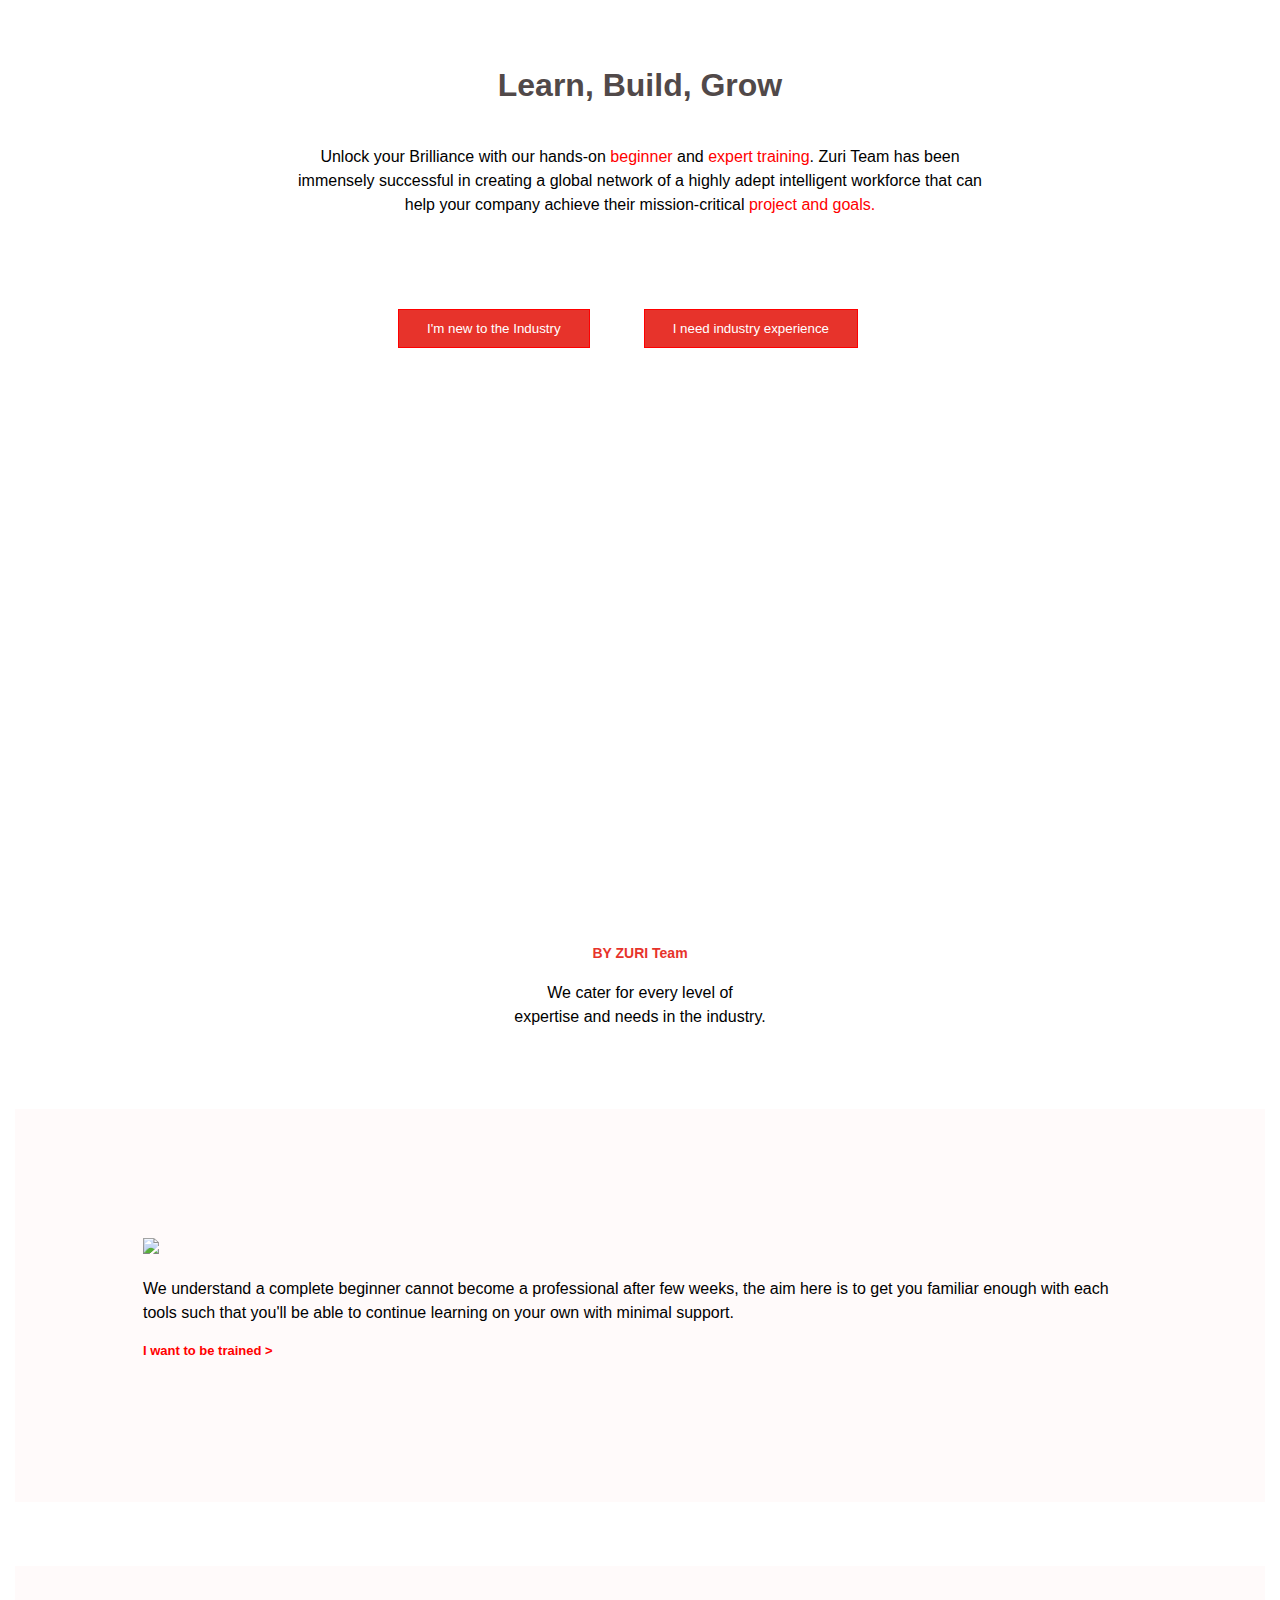
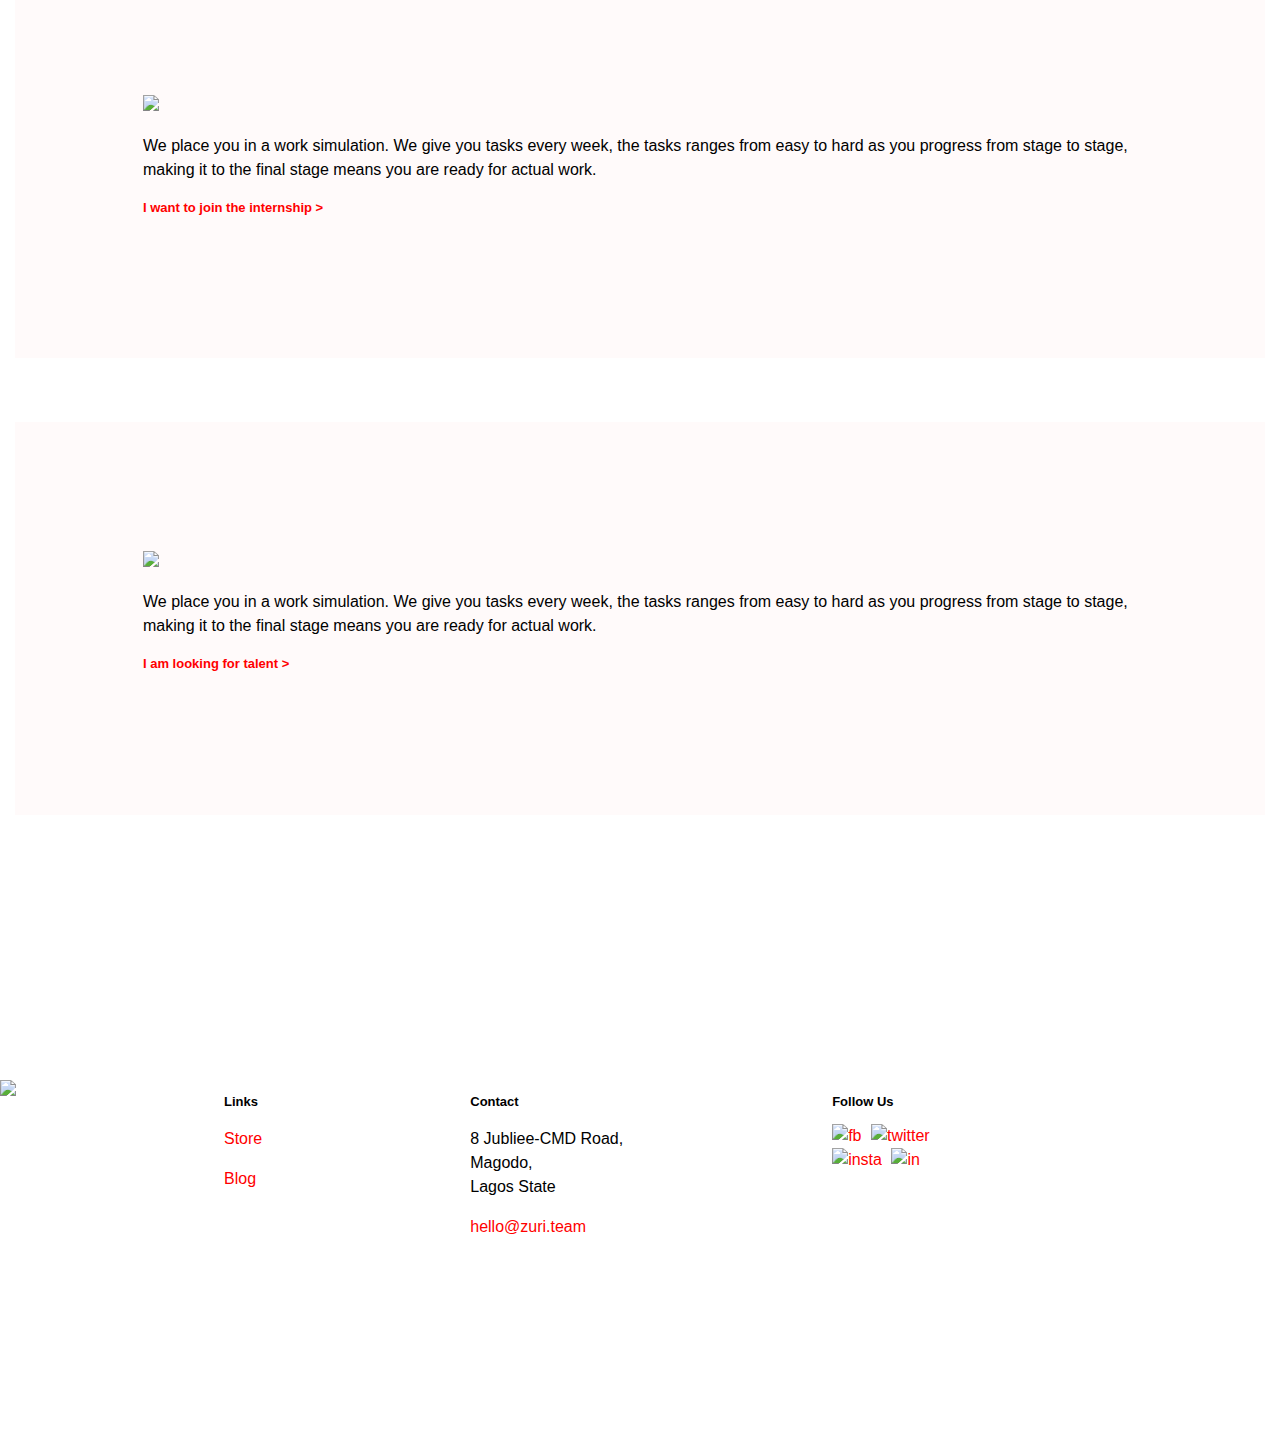
==== index.html @ fa981e16 "Update index.html" ====
<!DOCTYPE html>
<html lang="en">
<head>
    <meta charset="UTF-8">
    <meta http-equiv="X-UA-Compatible" content="IE=edge">
    <meta name="viewport" content="width=device-width, initial-scale=1.0">
    <title>Zuri landing page</title>
    <link rel="stylesheet" href="land.css">
</head>
<body>
  <section class="main">
    <div class="center image">
        <img alt="" class="logo-img" src="zuri-logo-full.svg">
</div>
<div class="hero">
<h2>Learn, Build, Grow</h2>
<p>
    Unlock your Brilliance with our hands-on <a href="/begin.com/">beginner
 </a> and <a href="/expert.com/"> expert training</a>. Zuri Team has been immensely successful in creating a global network of a highly adept intelligent workforce that can help your company
 achieve their mission-critical <a href="pro.com">project and goals.</a>
</p>
<div class="btn-div">
    <a href="https://training.com/">
        <button>I'm new to the Industry</button>
    </a> <br class="space"> <a href="https://talent.com/">
        <button>I need industry experience</button>
    </a>
</div>
</div>
  </section>  
<section class="programs">
    <div class="slogan">
<h3 class="heading"> BY ZURI Team</h3>
<p>We cater for every level of <br> expertise and needs in the industry.</p>
    </div>
    <div class="goals">
        <div class="logo"><img src="zuri-training-img.svg">
        </div>
        <div>
            <p>We understand a complete beginner cannot become a
             professional after few weeks, the aim here is to get you familiar enough 
             with each tools such that you'll be able to continue learning on your own with minimal support.
            </p><h3><a href="/trained.com/"> I want to be trained ></a> </h3>
</div></div>
<div class="goals">
<div class="logo"><img src="zuri-internship-img.svg">
</div>
<div>
<p>We place you in a work simulation. We give you tasks every week, the tasks ranges from easy to hard as you progress from stage to stage, making it to the final stage means you are ready for actual work. </p>
<h3><a href="/intern.com/">I want to join the internship ></a></h3></div>
</div>
</div>
<div class="goals">
    <div class="logo"><img src="zuri-talent-img.svg">
    </div>
    <div>
    <p>We place you in a work simulation. We give you tasks every week, the tasks ranges from easy to hard as you progress from 
        stage to stage, making it to the final stage means you are ready for actual work.</p><h3><a href="/talent.com/">I am looking for talent ></a></h3>
</div>
</div>
</section>
<footer class="footer-container">
<div class="footer-logo">
    <img src="zuri-logo-full.svg">
</div>
<div class="flex1"><h3>Links</h3>
    <a href="https://flutterwave.com/store/zuriteam">
        <p>Store</p>
    </a><a href="https://blog.zuri.team">
        <p>Blog</p>
    </a>
</div>
<div class="flex2">
    <h3>Contact</h3>
    <p>8 Jubliee-CMD Road, Magodo, <br>Lagos State</p>
    <p>
        <a href="mailto:hello@zuri.com">
            hello@zuri.team
        </a>
    </p>
</div>
<div class="flex3">
    <h3>Follow Us</h3>
    <div class="contact-icons">
        <a target="_blank" href="https://web.facebook.com/thezuriteam"> <img alt="fb" src="fb.png"> </a>
        <a target="_blank" href="https://twitter.com/theZuriTeam"> <img alt="twitter" src="twitter.png"> </a>
        <a target="_blank" href="https://www.instagram.com/thezuriteam/"> <img alt="insta" src="87390.png"> </a>
        <a href="#"> <img alt="in" src="in.png"> </a>
    </div>
</div>
</footer>
</body>
</html>
---- land.css ----
body {
    margin: 0;
    font-family: "Segoe UI","Helvetica Neue",Arial,"Noto Sans",sans-serif,"Apple Color Emoji","Segoe UI Emoji","Segoe UI Symbol","Noto Color Emoji";
font-size: 1rem;
    font-weight: 400;
    line-height: 1.5;
    color: #010811 solid;
    text-align: left;
    background-color: #fff}
    .contact-icons img{
    width: 18px !important;
    margin-right: 5px;
}
.main{
    background-image: url(hero-bg.svg);
    height: 800px;
    background-size: cover;
    background-position: center center;
    background-repeat: no-repeat;
    text-align: center;
}
.center-image {
    margin: auto;
    display: flex;
    padding-top: 69px;
    margin-bottom: 69px;
}
    .center-image img {
        margin: auto;
    }
.hero{
    margin: 0 auto;
    padding: 10px;
    text-align: center;
    max-width: 700px;
    font-family: Verdana, Geneva, Tahoma, sans-serif;
}
.btn-div {
    margin-top: 92px;
    display: flex;
    justify-content: center;
align-items: center;
gap: 15px;}
button{
border: red 1px solid;
background-color: #E7332B;
color: #fff;
margin-right: 24px;
padding: 11px 28px;
}
button:active{
    background-color: white;
}
.hero h2 {
    font-family: ;
    font-size: 32px;
    line-height: 48px;
    text-align: center;
    font-weight: 800;
    color: #514949;
    margin-bottom: 36px;
}
.slogan {
text-align: center;
font-size: medium;
padding-bottom: 5%;
}
.slogan .heading{
    font-size: 14px;
    line-height: 24px;
    color: #E7332B;
    margin-top: 141px;
}
.goals{
    background-color:  #FFFAFA;
    margin-right: 15px;
    margin-left: 15px;
    margin-bottom: 5%;
    padding: 10%;
}
.goals .logo{
    margin-right: 20%;
}
h3{
    font-size: small;
}

a{
    text-decoration: none;
    color: red;
}
.footer-container{
    display: flex;
    align-content: flex-end;
    gap: 100px;
    padding: 200px;
    padding-left: 0px;
}
.footer-logo{
    padding-right: 10%;
}
.flex1{
    padding-right: 10%;
}.flex2{
    padding-right: 10%;
}
.flex3{
    padding-right: 10%;
    gap: 2%;
}
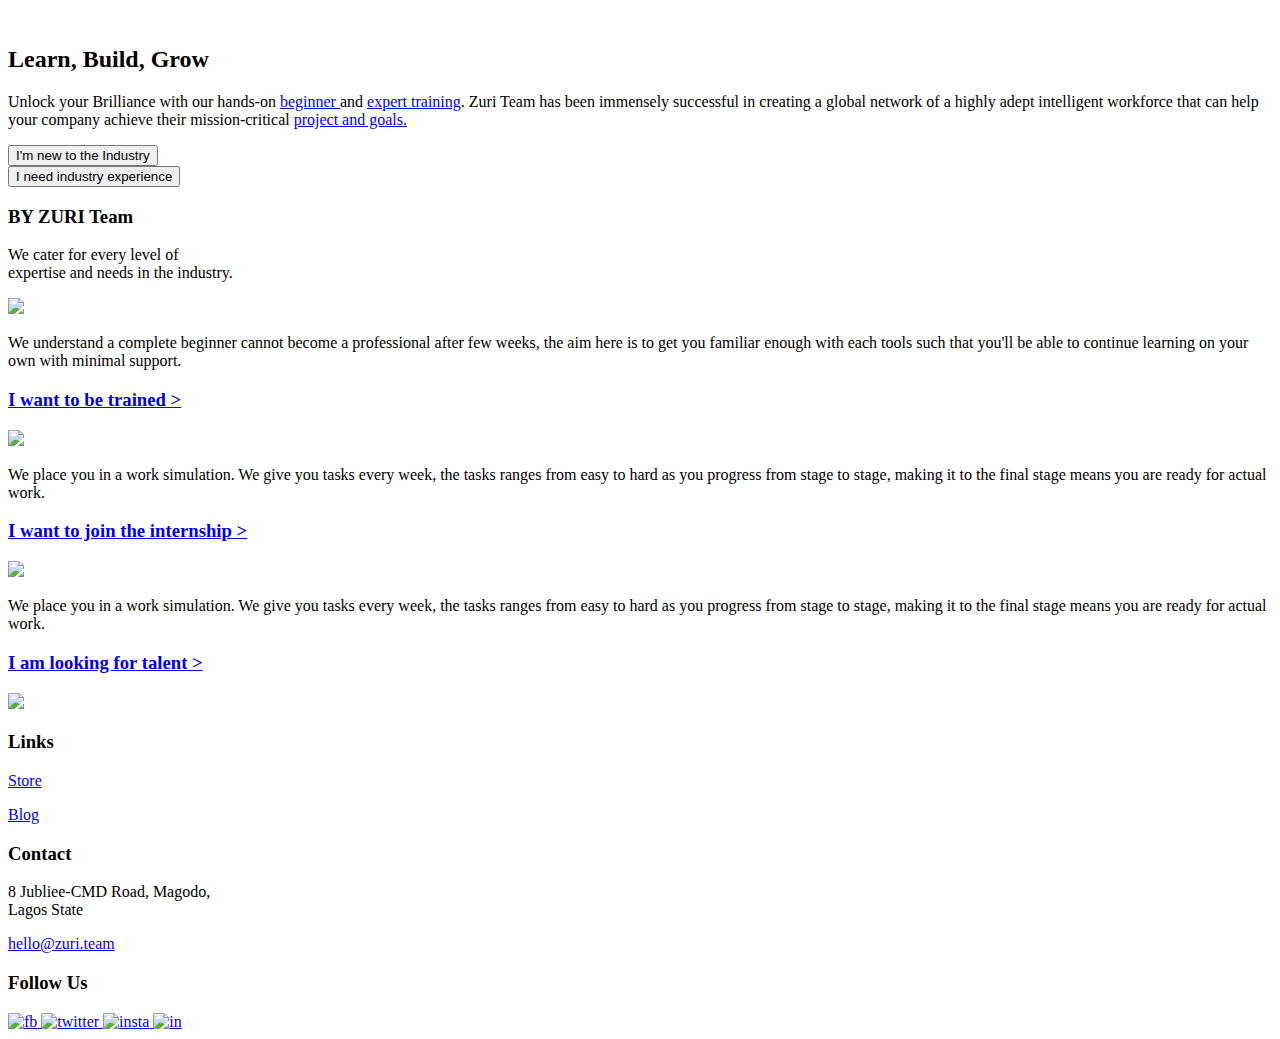
==== commit 36b3129f: "Add files via upload" ====
--- a/index.html
+++ b/index.html
@@ -1,93 +1,93 @@
-<!DOCTYPE html>
-<html lang="en">
-<head>
-    <meta charset="UTF-8">
-    <meta http-equiv="X-UA-Compatible" content="IE=edge">
-    <meta name="viewport" content="width=device-width, initial-scale=1.0">
-    <title>Zuri landing page</title>
-    <link rel="stylesheet" href="land.css">
-</head>
-<body>
-  <section class="main">
-    <div class="center image">
-        <img alt="" class="logo-img" src="zuri-logo-full.svg">
-</div>
-<div class="hero">
-<h2>Learn, Build, Grow</h2>
-<p>
-    Unlock your Brilliance with our hands-on <a href="/begin.com/">beginner
- </a> and <a href="/expert.com/"> expert training</a>. Zuri Team has been immensely successful in creating a global network of a highly adept intelligent workforce that can help your company
- achieve their mission-critical <a href="pro.com">project and goals.</a>
-</p>
-<div class="btn-div">
-    <a href="https://training.com/">
-        <button>I'm new to the Industry</button>
-    </a> <br class="space"> <a href="https://talent.com/">
-        <button>I need industry experience</button>
-    </a>
-</div>
-</div>
-  </section>  
-<section class="programs">
-    <div class="slogan">
-<h3 class="heading"> BY ZURI Team</h3>
-<p>We cater for every level of <br> expertise and needs in the industry.</p>
-    </div>
-    <div class="goals">
-        <div class="logo"><img src="zuri-training-img.svg">
-        </div>
-        <div>
-            <p>We understand a complete beginner cannot become a
-             professional after few weeks, the aim here is to get you familiar enough 
-             with each tools such that you'll be able to continue learning on your own with minimal support.
-            </p><h3><a href="/trained.com/"> I want to be trained ></a> </h3>
-</div></div>
-<div class="goals">
-<div class="logo"><img src="zuri-internship-img.svg">
-</div>
-<div>
-<p>We place you in a work simulation. We give you tasks every week, the tasks ranges from easy to hard as you progress from stage to stage, making it to the final stage means you are ready for actual work. </p>
-<h3><a href="/intern.com/">I want to join the internship ></a></h3></div>
-</div>
-</div>
-<div class="goals">
-    <div class="logo"><img src="zuri-talent-img.svg">
-    </div>
-    <div>
-    <p>We place you in a work simulation. We give you tasks every week, the tasks ranges from easy to hard as you progress from 
-        stage to stage, making it to the final stage means you are ready for actual work.</p><h3><a href="/talent.com/">I am looking for talent ></a></h3>
-</div>
-</div>
-</section>
-<footer class="footer-container">
-<div class="footer-logo">
-    <img src="zuri-logo-full.svg">
-</div>
-<div class="flex1"><h3>Links</h3>
-    <a href="https://flutterwave.com/store/zuriteam">
-        <p>Store</p>
-    </a><a href="https://blog.zuri.team">
-        <p>Blog</p>
-    </a>
-</div>
-<div class="flex2">
-    <h3>Contact</h3>
-    <p>8 Jubliee-CMD Road, Magodo, <br>Lagos State</p>
-    <p>
-        <a href="mailto:hello@zuri.com">
-            hello@zuri.team
-        </a>
-    </p>
-</div>
-<div class="flex3">
-    <h3>Follow Us</h3>
-    <div class="contact-icons">
-        <a target="_blank" href="https://web.facebook.com/thezuriteam"> <img alt="fb" src="fb.png"> </a>
-        <a target="_blank" href="https://twitter.com/theZuriTeam"> <img alt="twitter" src="twitter.png"> </a>
-        <a target="_blank" href="https://www.instagram.com/thezuriteam/"> <img alt="insta" src="87390.png"> </a>
-        <a href="#"> <img alt="in" src="in.png"> </a>
-    </div>
-</div>
-</footer>
-</body>
-</html>
+<!DOCTYPE html>
+<html lang="en">
+<head>
+    <meta charset="UTF-8">
+    <meta http-equiv="X-UA-Compatible" content="IE=edge">
+    <meta name="viewport" content="width=device-width, initial-scale=1.0">
+    <title>Zuri landing page</title>
+    <link rel="stylesheet" href="style.css">
+</head>
+<body>
+  <section class="main">
+    <div class="center image">
+        <img alt="" class="logo-img" src="./zuri-logo-full.svg">
+</div>
+<div class="hero">
+<h2>Learn, Build, Grow</h2>
+<p>
+    Unlock your Brilliance with our hands-on <a href="/begin.com/">beginner
+ </a> and <a href="/expert.com/"> expert training</a>. Zuri Team has been immensely successful in creating a global network of a highly adept intelligent workforce that can help your company
+ achieve their mission-critical <a href="pro.com">project and goals.</a>
+</p>
+<div class="btn-div">
+    <a href="#">
+        <button>I'm new to the Industry</button>
+    </a> <br class="space"> <a href="talent\talent.html">
+        <button>I need industry experience</button>
+    </a>
+</div>
+</div>
+  </section>  
+<section class="programs">
+    <div class="slogan">
+<h3 class="heading"> BY ZURI Team</h3>
+<p>We cater for every level of <br> expertise and needs in the industry.</p>
+    </div>
+    <div class="goals">
+        <div class="logo"><img src="zuri-training-img.svg">
+        </div>
+        <div>
+            <p>We understand a complete beginner cannot become a
+             professional after few weeks, the aim here is to get you familiar enough 
+             with each tools such that you'll be able to continue learning on your own with minimal support.
+            </p><h3><a href="/trained.com/"> I want to be trained ></a> </h3>
+</div></div>
+<div class="goals">
+<div class="logo"><img src="zuri-internship-img.svg">
+</div>
+<div>
+<p>We place you in a work simulation. We give you tasks every week, the tasks ranges from easy to hard as you progress from stage to stage, making it to the final stage means you are ready for actual work. </p>
+<h3><a href="/intern.com/">I want to join the internship ></a></h3></div>
+</div>
+</div>
+<div class="goals">
+    <div class="logo"><img src="zuri-talent-img.svg">
+    </div>
+    <div>
+    <p>We place you in a work simulation. We give you tasks every week, the tasks ranges from easy to hard as you progress from 
+        stage to stage, making it to the final stage means you are ready for actual work.</p><h3><a href="/talent.com/">I am looking for talent ></a></h3>
+</div>
+</div>
+</section>
+<footer class="footer-container">
+<div class="footer-logo">
+    <img src="zuri-logo-full.svg">
+</div>
+<div class="flex1"><h3>Links</h3>
+    <a href="https://flutterwave.com/store/zuriteam">
+        <p>Store</p>
+    </a><a href="https://blog.zuri.team">
+        <p>Blog</p>
+    </a>
+</div>
+<div class="flex2">
+    <h3>Contact</h3>
+    <p>8 Jubliee-CMD Road, Magodo, <br>Lagos State</p>
+    <p>
+        <a href="mailto:hello@zuri.com">
+            hello@zuri.team
+        </a>
+    </p>
+</div>
+<div class="flex3">
+    <h3>Follow Us</h3>
+    <div class="contact-icons">
+        <a target="_blank" href="https://web.facebook.com/thezuriteam"> <img alt="fb" src="fb.png"> </a>
+        <a target="_blank" href="https://twitter.com/theZuriTeam"> <img alt="twitter" src="twitter.png"> </a>
+        <a target="_blank" href="https://www.instagram.com/thezuriteam/"> <img alt="insta" src="87390.png"> </a>
+        <a href="#"> <img alt="in" src="in.png"> </a>
+    </div>
+</div>
+</footer>
+</body>
+</html>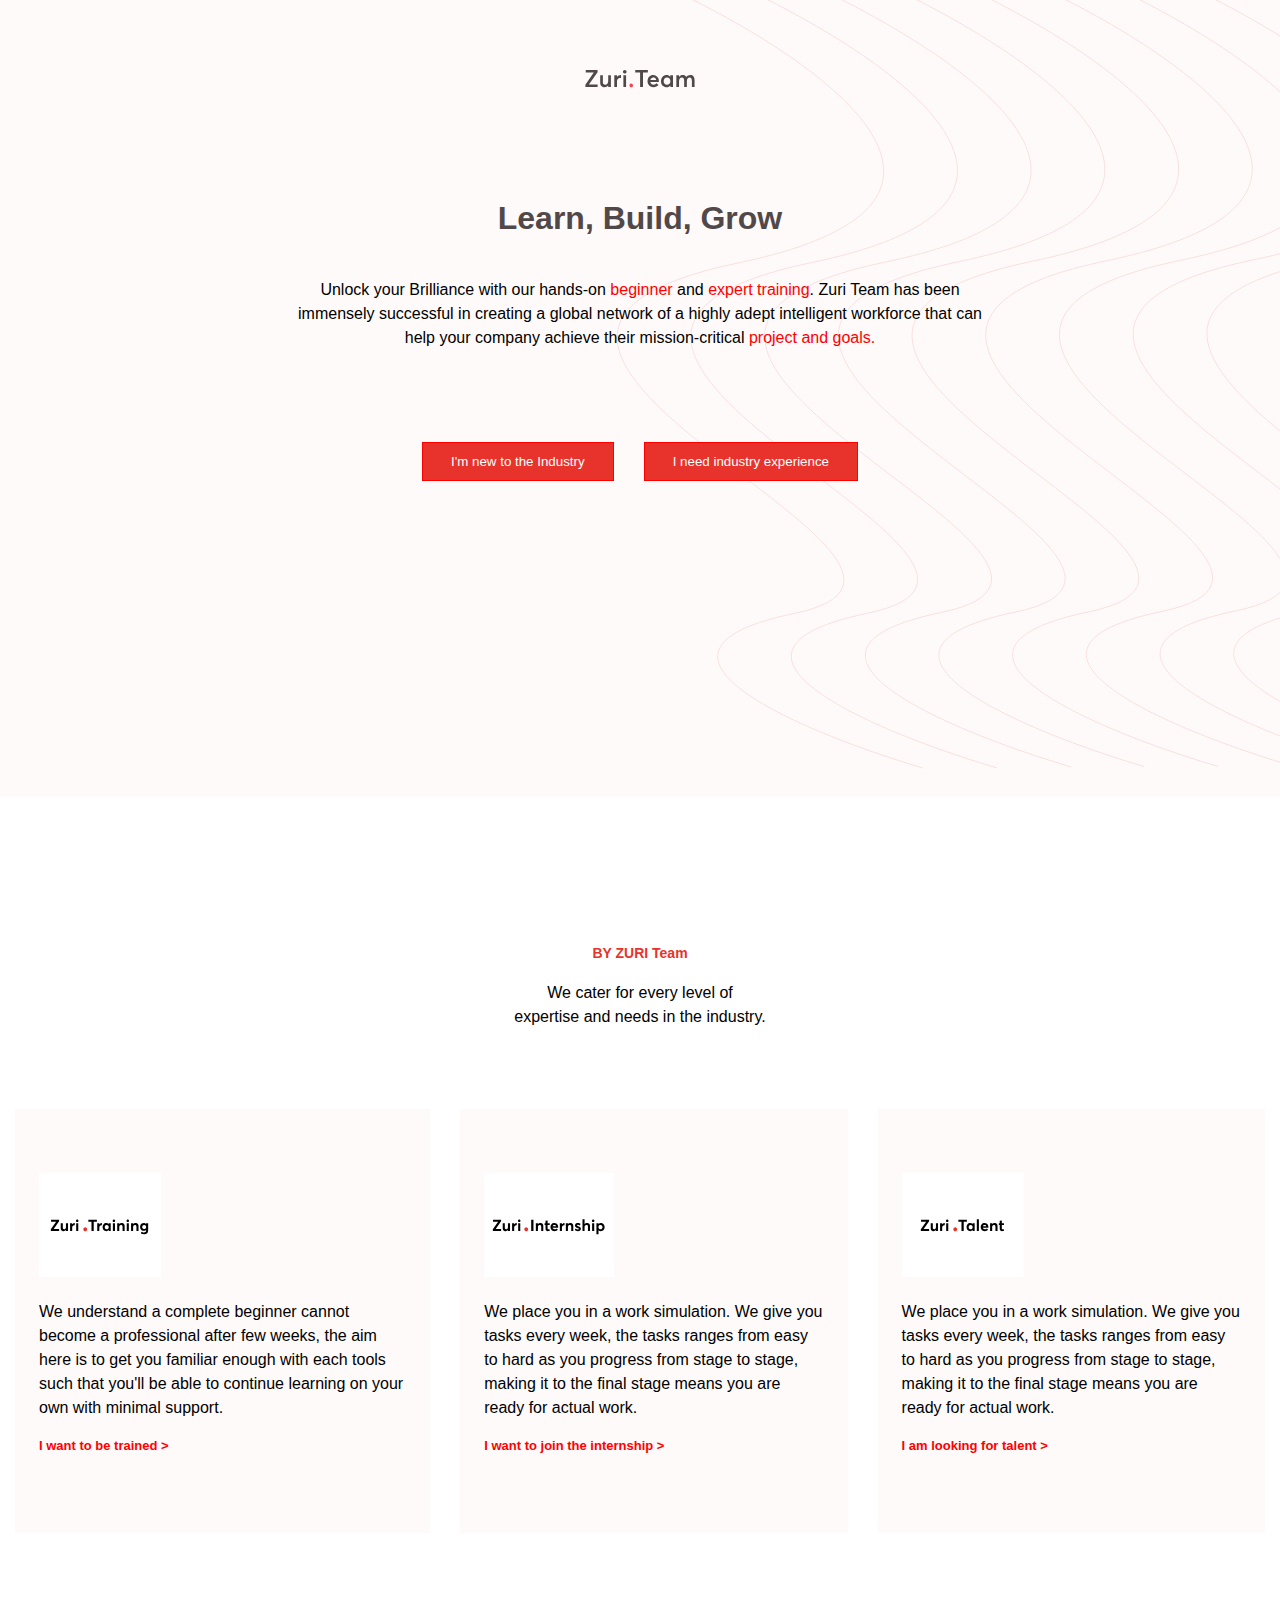
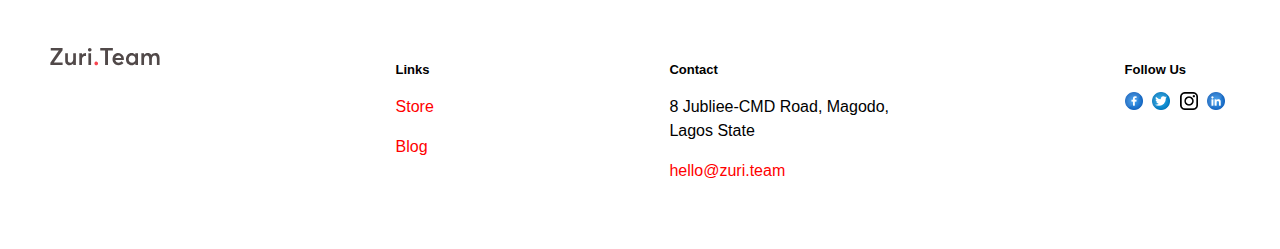
==== commit ec6193c5: "Merge pull request #1 from Davethadev/main" ====
--- a/index.html
+++ b/index.html
@@ -5,89 +5,126 @@
     <meta http-equiv="X-UA-Compatible" content="IE=edge">
     <meta name="viewport" content="width=device-width, initial-scale=1.0">
     <title>Zuri landing page</title>
-    <link rel="stylesheet" href="style.css">
+    <link rel="stylesheet" href="land.css">
 </head>
 <body>
-  <section class="main">
-    <div class="center image">
-        <img alt="" class="logo-img" src="./zuri-logo-full.svg">
-</div>
-<div class="hero">
-<h2>Learn, Build, Grow</h2>
-<p>
-    Unlock your Brilliance with our hands-on <a href="/begin.com/">beginner
- </a> and <a href="/expert.com/"> expert training</a>. Zuri Team has been immensely successful in creating a global network of a highly adept intelligent workforce that can help your company
- achieve their mission-critical <a href="pro.com">project and goals.</a>
-</p>
-<div class="btn-div">
-    <a href="#">
-        <button>I'm new to the Industry</button>
-    </a> <br class="space"> <a href="talent\talent.html">
-        <button>I need industry experience</button>
-    </a>
-</div>
-</div>
-  </section>  
-<section class="programs">
-    <div class="slogan">
-<h3 class="heading"> BY ZURI Team</h3>
-<p>We cater for every level of <br> expertise and needs in the industry.</p>
-    </div>
-    <div class="goals">
-        <div class="logo"><img src="zuri-training-img.svg">
+    <section class="main">
+        <div class="center-image">
+            <img alt="" class="logo-img" src="./assets/logos/zuri-logo-full.svg">
         </div>
-        <div>
-            <p>We understand a complete beginner cannot become a
-             professional after few weeks, the aim here is to get you familiar enough 
-             with each tools such that you'll be able to continue learning on your own with minimal support.
-            </p><h3><a href="/trained.com/"> I want to be trained ></a> </h3>
-</div></div>
-<div class="goals">
-<div class="logo"><img src="zuri-internship-img.svg">
-</div>
-<div>
-<p>We place you in a work simulation. We give you tasks every week, the tasks ranges from easy to hard as you progress from stage to stage, making it to the final stage means you are ready for actual work. </p>
-<h3><a href="/intern.com/">I want to join the internship ></a></h3></div>
-</div>
-</div>
-<div class="goals">
-    <div class="logo"><img src="zuri-talent-img.svg">
-    </div>
-    <div>
-    <p>We place you in a work simulation. We give you tasks every week, the tasks ranges from easy to hard as you progress from 
-        stage to stage, making it to the final stage means you are ready for actual work.</p><h3><a href="/talent.com/">I am looking for talent ></a></h3>
-</div>
-</div>
-</section>
-<footer class="footer-container">
-<div class="footer-logo">
-    <img src="zuri-logo-full.svg">
-</div>
-<div class="flex1"><h3>Links</h3>
-    <a href="https://flutterwave.com/store/zuriteam">
-        <p>Store</p>
-    </a><a href="https://blog.zuri.team">
-        <p>Blog</p>
-    </a>
-</div>
-<div class="flex2">
-    <h3>Contact</h3>
-    <p>8 Jubliee-CMD Road, Magodo, <br>Lagos State</p>
-    <p>
-        <a href="mailto:hello@zuri.com">
-            hello@zuri.team
-        </a>
-    </p>
-</div>
-<div class="flex3">
-    <h3>Follow Us</h3>
-    <div class="contact-icons">
-        <a target="_blank" href="https://web.facebook.com/thezuriteam"> <img alt="fb" src="fb.png"> </a>
-        <a target="_blank" href="https://twitter.com/theZuriTeam"> <img alt="twitter" src="twitter.png"> </a>
-        <a target="_blank" href="https://www.instagram.com/thezuriteam/"> <img alt="insta" src="87390.png"> </a>
-        <a href="#"> <img alt="in" src="in.png"> </a>
-    </div>
-</div>
-</footer>
+        <div class="hero">
+            <h2>Learn, Build, Grow</h2>
+            <p>
+                Unlock your Brilliance with our hands-on <a href="/begin.com/">beginner
+                </a> and <a href="/expert.com/"> expert training</a>. Zuri Team has been immensely successful in creating a global network of a highly adept intelligent workforce that can help your company
+                achieve their mission-critical <a href="pro.com">project and goals.</a>
+            </p>
+            <div class="btn-div">
+                <a href="#">
+                    <button>I'm new to the Industry</button>
+                </a> 
+                <br class="space"> 
+                <a href="talent.html">
+                    <button>I need industry experience</button>
+                </a>
+            </div>
+        </div>
+    </section>
+
+    <section class="programs">
+        <div class="slogan">
+            <h3 class="heading"> BY ZURI Team</h3>
+            <p>We cater for every level of <br> expertise and needs in the industry.</p>
+        </div>
+        <div class="goals-container">
+            <div class="goals">
+                <div class="logo">
+                    <img src="./assets/logos/zuri-training-img.svg">
+                </div>
+                <div>
+                    <p>
+                        We understand a complete beginner cannot become a
+                        professional after few weeks, the aim here is to get you familiar enough 
+                        with each tools such that you'll be able to continue learning on your own with minimal support.
+                    </p>
+                    <h3>
+                        <a href="/trained.com/"> I want to be trained ></a> 
+                    </h3>
+                </div>
+            </div>
+
+            <div class="goals">
+                <div class="logo">
+                    <img src="./assets/logos/zuri-internship-img.svg">
+                </div>
+                <div>
+                    <p>
+                        We place you in a work simulation. We give you tasks every week, the tasks ranges from easy to hard as you 
+                        progress from stage to stage, making it to the final stage means you are ready for actual work. 
+                    </p>
+                    <h3>
+                        <a href="/intern.com/">I want to join the internship ></a>
+                    </h3>
+                </div>
+            </div>
+            <!-- </div> -->
+
+            <div class="goals">
+                <div class="logo">
+                    <img src="./assets/logos/zuri-talent-img.svg">
+                </div>
+                <div>
+                    <p>
+                        We place you in a work simulation. We give you tasks every week, the tasks ranges from easy to hard as you progress from 
+                        stage to stage, making it to the final stage means you are ready for actual work.
+                    </p>
+                    <h3>
+                        <a href="./talent.html">I am looking for talent ></a>
+                    </h3>
+                </div>
+            </div>
+        </div>
+    </section>
+
+    <footer class="footer-container">
+        <div class="footer-logo">
+            <img src="./assets/logos/zuri-logo-full.svg">
+        </div>
+        <div class="flex1">
+            <h3>Links</h3>
+            <a href="https://flutterwave.com/store/zuriteam">
+                <p>Store</p>
+            </a>
+            <a href="https://blog.zuri.team">
+                <p>Blog</p>
+            </a>
+        </div>
+        <div class="flex2">
+            <h3>Contact</h3>
+            <p>8 Jubliee-CMD Road, Magodo, <br>Lagos State</p>
+            <p>
+                <a href="mailto:hello@zuri.com">
+                    hello@zuri.team
+                </a>
+            </p>
+        </div>
+        <div class="flex3">
+            <h3>Follow Us</h3>
+            <div class="contact-icons">
+                <a target="_blank" href="https://web.facebook.com/thezuriteam"> 
+                    <img alt="fb" src="./assets/images/fb.png"> 
+                </a>
+                <a target="_blank" href="https://twitter.com/theZuriTeam"> 
+                    <img alt="twitter" src="./assets/images/twitter.png"> 
+                </a>
+                <a target="_blank" href="https://www.instagram.com/thezuriteam/"> 
+                    <img alt="insta" src="./assets/images/87390.png"> 
+                </a>
+                <a href="#"> 
+                    <img alt="in" src="./assets/images/in.png"> 
+                </a>
+            </div>
+        </div>
+    </footer>
 </body>
-</html>+</html>
--- a/land.css
+++ b/land.css
@@ -0,0 +1,152 @@
+body {
+    margin: 0;
+    font-family: "Segoe UI","Helvetica Neue",Arial,"Noto Sans",sans-serif,"Apple Color Emoji","Segoe UI Emoji","Segoe UI Symbol","Noto Color Emoji";
+    font-size: 1rem;
+    font-weight: 400;
+    line-height: 1.5;
+    color: #010811 solid;
+    text-align: left;
+    background-color: #fff
+}
+
+.contact-icons img  {
+    width: 18px !important;
+    margin-right: 5px;
+}
+
+.main{
+    background-image: url('./assets/bg-image/hero-bg.svg');
+    height: 800px;
+    background-size: cover;
+    background-position: center center;
+    background-repeat: no-repeat;
+    text-align: center;
+}
+
+.center-image {
+    margin: auto;
+    display: flex;
+    padding-top: 69px;
+    margin-bottom: 69px;
+}
+
+.center-image img {
+    margin: auto;
+}
+
+.hero {
+    margin: 0 auto;
+    padding: 10px;
+    text-align: center;
+    max-width: 700px;
+    font-family: Verdana, Geneva, Tahoma, sans-serif;
+}
+
+.btn-div {
+    margin-top: 92px;
+    display: flex;
+    justify-content: center;
+    align-items: center;
+    gap: 15px;
+}
+
+button  {
+    border: red 1px solid;
+    background-color: #E7332B;
+    color: #fff;
+    /* margin-right: 24px; */
+    padding: 11px 28px;
+}
+
+button:active   {
+    background-color: white;
+}
+
+.hero h2 {
+    font-family: sans-serif;
+    font-size: 32px;
+    line-height: 48px;
+    text-align: center;
+    font-weight: 800;
+    color: #514949;
+    margin-bottom: 36px;
+}
+
+.slogan {
+    text-align: center;
+    font-size: medium;
+    padding-bottom: 5%;
+}
+
+.slogan .heading{
+    font-size: 14px;
+    line-height: 24px;
+    color: #E7332B;
+    margin-top: 141px;
+}
+
+.goals-container {
+    display: flex;
+}
+
+.goals  {
+    background-color:  #FFFAFA;
+    margin-right: 15px;
+    margin-left: 15px;
+    margin-bottom: 5%;
+    padding: 4rem 1.5rem;
+    /* padding: 10%; */
+}
+
+.goals .logo    {
+    margin-right: 20%;
+}
+
+h3  {
+    font-size: small;
+}
+
+a   {
+    text-decoration: none;
+    color: red;
+}
+
+.footer-container   {
+    display: flex;
+    justify-content: space-between;
+    /* align-content: flex-end; */
+    /* gap: 100px; */
+    padding: 50px;
+    /* padding-left: 0px; */
+}
+
+/* .footer-logo    {
+    padding-right: 10%;
+}
+
+.flex1  {
+    padding-right: 10%;
+}
+
+.flex2  {
+    padding-right: 10%;
+}
+
+.flex3  {
+    padding-right: 10%;
+} */
+
+@media(max-width: 760px) {
+    .btn-div {
+        flex-direction: column;
+    }
+
+    .goals-container {
+        flex-direction: column;
+    }
+
+    .footer-container {
+        flex-direction: column;
+        text-align: center;
+    }
+}